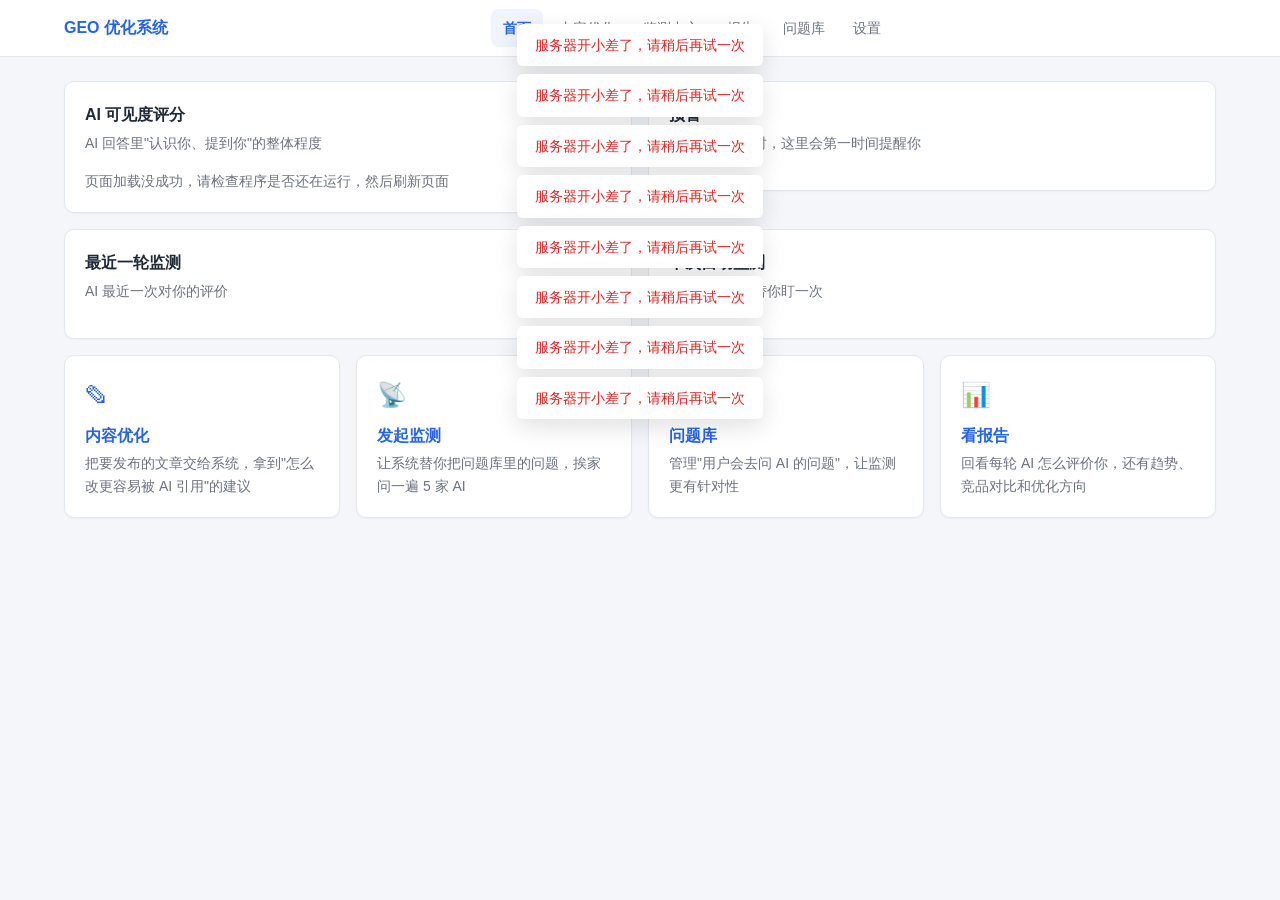
==== static/index.html @ c2828aa2 "初始提交：GEO 优化系统当前交付状态（含问题生成器品牌线索改进）" ====
<!DOCTYPE html>
<html lang="zh-CN">
<head>
<meta charset="UTF-8">
<meta name="viewport" content="width=device-width, initial-scale=1">
<title>GEO 优化系统</title>
<link rel="stylesheet" href="/static/css/style.css">
<link rel="icon" type="image/svg+xml" href="/static/favicon.svg">
</head>
<body>

<div class="page">
  <div class="grid-2">
    <!-- 卡片1：AI 可见度评分 -->
    <div class="card">
      <div class="card-head">
        <div>
          <div class="card-title">AI 可见度评分</div>
          <div class="card-sub">AI 回答里"认识你、提到你"的整体程度</div>
        </div>
      </div>
      <div id="score-area"></div>
    </div>

    <!-- 卡片2：预警 -->
    <div class="card">
      <div class="card-title">预警</div>
      <div class="card-sub">数据突然变差时，这里会第一时间提醒你</div>
      <div id="alert-area"></div>
    </div>
  </div>

  <div class="grid-2">
    <!-- 卡片3：最近一轮监测摘要 -->
    <div class="card">
      <div class="card-title">最近一轮监测</div>
      <div class="card-sub">AI 最近一次对你的评价</div>
      <div id="last-round-area"></div>
    </div>

    <!-- 卡片4：下次自动监测 -->
    <div class="card">
      <div class="card-title">下次自动监测</div>
      <div class="card-sub">系统每天定时替你盯一次</div>
      <div id="schedule-area"></div>
    </div>
  </div>

  <!-- 快捷入口 -->
  <div class="quick-grid">
    <a class="quick-card" href="/static/optimize.html">
      <div class="qc-icon">✎</div>
      <div class="qc-title">内容优化</div>
      <div class="qc-desc">把要发布的文章交给系统，拿到"怎么改更容易被 AI 引用"的建议</div>
    </a>
    <a class="quick-card" href="/static/monitor.html">
      <div class="qc-icon">📡</div>
      <div class="qc-title">发起监测</div>
      <div class="qc-desc">让系统替你把问题库里的问题，挨家问一遍 5 家 AI</div>
    </a>
    <a class="quick-card" href="/static/questions.html">
      <div class="qc-icon">❓</div>
      <div class="qc-title">问题库</div>
      <div class="qc-desc">管理"用户会去问 AI 的问题"，让监测更有针对性</div>
    </a>
    <a class="quick-card" href="/static/report.html">
      <div class="qc-icon">📊</div>
      <div class="qc-title">看报告</div>
      <div class="qc-desc">回看每轮 AI 怎么评价你，还有趋势、竞品对比和优化方向</div>
    </a>
  </div>
</div>

<script src="/static/js/api.js"></script>
<script src="/static/js/common.js"></script>
<script src="/static/js/index.js"></script>
</body>
</html>
---- static/css/style.css ----
/* ============================================================
   GEO 优化系统 - 全局样式（UI 设计交接文档第二章视觉规范）
   ============================================================ */

:root {
  --primary: #2563EB;
  --primary-dark: #1D4ED8;
  --primary-light: #EFF4FF;
  --page-bg: #F4F6F9;
  --card: #FFFFFF;
  --border: #E2E8F0;
  --text-main: #1F2937;
  --text-sub: #6B7280;
  --text-placeholder: #9CA3AF;
  --success: #16A34A;
  --warn: #F59E0B;
  --danger: #DC2626;
  --neutral: #6B7280;
  --orange-deep: #EA580C;
  --alert-bg: #FFF7E6;
  --alert-text: #B45309;
  --radius-card: 10px;
  --radius-control: 6px;
  --radius-tag: 4px;
  --shadow-card: 0 1px 2px rgba(0, 0, 0, 0.04);
  --shadow-modal: 0 8px 24px rgba(0, 0, 0, 0.12);
}

* {
  box-sizing: border-box;
  margin: 0;
  padding: 0;
}

html,
body {
  height: 100%;
}

body {
  background: var(--page-bg);
  color: var(--text-main);
  font-family: "PingFang SC", "Microsoft YaHei", "微软雅黑", "Segoe UI", sans-serif;
  font-size: 14px;
  line-height: 1.6;
}

a {
  color: var(--primary);
  text-decoration: none;
  cursor: pointer;
}

a:hover {
  color: var(--primary-dark);
}

/* 数字统一等宽 */
.num {
  font-variant-numeric: tabular-nums;
}

/* ---------- 布局 ---------- */
.page {
  max-width: 1200px;
  margin: 0 auto;
  padding: 24px;
}

.page-title {
  font-size: 24px;
  font-weight: 700;
  margin-bottom: 4px;
}

.page-sub {
  font-size: 14px;
  color: var(--text-sub);
  margin-bottom: 24px;
}

.grid-2 {
  display: grid;
  grid-template-columns: 1fr 1fr;
  gap: 16px;
  align-items: start;
}

.grid-4 {
  display: grid;
  grid-template-columns: repeat(4, minmax(0, 1fr));
  gap: 16px;
  align-items: start;
}

@media (max-width: 1100px) {
  .grid-4 {
    grid-template-columns: repeat(2, minmax(0, 1fr));
  }
}

@media (max-width: 720px) {
  .grid-4 {
    grid-template-columns: 1fr;
  }
  .grid-2 {
    grid-template-columns: 1fr;
  }
}

/* ---------- 卡片 ---------- */
.card {
  background: var(--card);
  border: 1px solid var(--border);
  border-radius: var(--radius-card);
  box-shadow: var(--shadow-card);
  padding: 20px;
  margin-bottom: 16px;
}

.card-title {
  font-size: 16px;
  font-weight: 700;
  margin-bottom: 4px;
  display: flex;
  align-items: center;
  gap: 8px;
}

.card-sub {
  font-size: 14px;
  color: var(--text-sub);
  margin-bottom: 16px;
}

.card-head {
  display: flex;
  justify-content: space-between;
  align-items: flex-start;
  flex-wrap: wrap;
  gap: 8px;
}

/* ---------- 按钮 ---------- */
.btn {
  display: inline-flex;
  align-items: center;
  justify-content: center;
  gap: 6px;
  height: 36px;
  padding: 0 16px;
  border-radius: var(--radius-control);
  border: 1px solid transparent;
  font-size: 14px;
  font-family: inherit;
  cursor: pointer;
  transition: background 0.15s, color 0.15s, border-color 0.15s;
  white-space: nowrap;
}

.btn-primary {
  background: var(--primary);
  color: #fff;
}

.btn-primary:hover:not(:disabled) {
  background: var(--primary-dark);
}

.btn-primary:disabled {
  background: var(--text-placeholder);
  cursor: not-allowed;
}

.btn-secondary {
  background: #fff;
  border-color: var(--primary);
  color: var(--primary);
}

.btn-secondary:hover:not(:disabled) {
  background: var(--primary-light);
}

.btn-secondary:disabled {
  color: var(--text-placeholder);
  border-color: var(--border);
  cursor: not-allowed;
}

.btn-danger {
  background: #fff;
  border-color: var(--danger);
  color: var(--danger);
}

.btn-danger:hover:not(:disabled) {
  background: #FEF2F2;
}

.btn-danger-solid {
  background: var(--danger);
  color: #fff;
}

.btn-danger-solid:hover:not(:disabled) {
  background: #B91C1C;
}

.btn-text {
  background: none;
  border: none;
  color: var(--primary);
  padding: 0 4px;
  height: auto;
  font-size: 14px;
  cursor: pointer;
}

.btn-text:hover {
  color: var(--primary-dark);
  text-decoration: underline;
}

.btn-text.gray {
  color: var(--text-sub);
}

/* ---------- 输入框 ---------- */
.input,
.select,
.textarea {
  width: 100%;
  background: #fff;
  border: 1px solid var(--border);
  border-radius: var(--radius-control);
  padding: 8px 12px;
  font-size: 14px;
  font-family: inherit;
  color: var(--text-main);
  outline: none;
  transition: border-color 0.15s, box-shadow 0.15s;
}

.input:focus,
.select:focus,
.textarea:focus {
  border-color: var(--primary);
  box-shadow: 0 0 0 3px var(--primary-light);
}

.input::placeholder,
.textarea::placeholder {
  color: var(--text-placeholder);
}

.textarea {
  min-height: 140px;
  resize: vertical;
}

.input-sm {
  width: auto;
  min-width: 160px;
}

.field {
  margin-bottom: 16px;
}

.field-label {
  display: block;
  font-size: 14px;
  margin-bottom: 6px;
  font-weight: 600;
}

.field-label .required {
  color: var(--danger);
}

.field-hint {
  font-size: 12px;
  color: var(--text-placeholder);
  margin-top: 4px;
}

.form-row {
  display: grid;
  grid-template-columns: 1fr 1fr;
  gap: 16px;
}

@media (max-width: 720px) {
  .form-row {
    grid-template-columns: 1fr;
  }
}

/* ---------- 勾选框 ---------- */
.checkbox-row {
  display: flex;
  align-items: center;
  gap: 8px;
  padding: 6px 0;
  cursor: pointer;
}

.checkbox-row input[type="checkbox"] {
  width: 16px;
  height: 16px;
  accent-color: var(--primary);
  flex: none;
}

.checkbox-row .label-text {
  font-size: 14px;
}

.checkbox-row.disabled {
  opacity: 0.55;
  cursor: not-allowed;
}

/* ---------- 开关 ---------- */
.switch {
  position: relative;
  display: inline-block;
  width: 42px;
  height: 24px;
  flex: none;
}

.switch input {
  opacity: 0;
  width: 0;
  height: 0;
}

.switch .slider {
  position: absolute;
  inset: 0;
  background: var(--border);
  border-radius: 12px;
  transition: background 0.15s;
  cursor: pointer;
}

.switch .slider::before {
  content: "";
  position: absolute;
  width: 18px;
  height: 18px;
  left: 3px;
  top: 3px;
  background: #fff;
  border-radius: 50%;
  transition: transform 0.15s;
}

.switch input:checked + .slider {
  background: var(--primary);
}

.switch input:checked + .slider::before {
  transform: translateX(18px);
}

.switch input:disabled + .slider {
  opacity: 0.5;
  cursor: not-allowed;
}

/* ---------- 标签/徽章 ---------- */
.tag {
  display: inline-block;
  font-size: 12px;
  line-height: 1;
  padding: 4px 8px;
  border-radius: var(--radius-tag);
  vertical-align: middle;
  white-space: nowrap;
}

.tag-primary {
  background: var(--primary-light);
  color: var(--primary);
}

.tag-gray {
  background: #F1F5F9;
  color: var(--neutral);
}

.tag-green {
  background: #F0FDF4;
  color: var(--success);
}

.tag-orange {
  background: var(--alert-bg);
  color: var(--alert-text);
}

.tag-red {
  background: #FEF2F2;
  color: var(--danger);
}

.badge-score {
  font-size: 12px;
  padding: 4px 8px;
  border-radius: var(--radius-tag);
  font-weight: 600;
}

/* ---------- 进度条 ---------- */
.progress {
  height: 8px;
  border-radius: 4px;
  background: var(--border);
  overflow: hidden;
  flex: 1;
}

.progress .bar {
  height: 100%;
  border-radius: 4px;
  background: var(--primary);
  transition: width 0.4s ease;
}

.progress.done .bar {
  background: var(--success);
}

/* ---------- 预警横幅 ---------- */
.alert-banner {
  background: var(--alert-bg);
  color: var(--alert-text);
  border-left: 4px solid var(--warn);
  border-radius: 8px;
  padding: 12px 16px;
  margin-bottom: 12px;
  display: flex;
  align-items: flex-start;
  gap: 12px;
  font-size: 14px;
}

.alert-banner .alert-text {
  flex: 1;
}

.alert-banner .btn-text {
  color: var(--alert-text);
  flex: none;
  font-weight: 600;
}

/* ---------- 概念气泡 ---------- */
.concept {
  position: relative;
  display: inline-flex;
  align-items: center;
  gap: 6px;
}

.concept .q-mark {
  display: inline-flex;
  align-items: center;
  justify-content: center;
  width: 16px;
  height: 16px;
  border-radius: 50%;
  background: var(--primary);
  color: #fff;
  font-size: 11px;
  font-weight: 700;
  cursor: pointer;
  line-height: 1;
  user-select: none;
}

.concept .bubble {
  display: none;
  position: absolute;
  top: calc(100% + 8px);
  left: 0;
  z-index: 50;
  width: 280px;
  background: #fff;
  border: 1px solid var(--border);
  border-radius: var(--radius-card);
  box-shadow: var(--shadow-modal);
  padding: 12px 14px;
  font-size: 13px;
  color: var(--text-main);
  font-weight: 400;
  line-height: 1.7;
}

.concept .bubble.show {
  display: block;
}

/* ---------- Toast ---------- */
#toast-wrap {
  position: fixed;
  top: 24px;
  left: 50%;
  transform: translateX(-50%);
  z-index: 1000;
  display: flex;
  flex-direction: column;
  align-items: center;
  gap: 8px;
  pointer-events: none;
  width: max-content;
  max-width: 90vw;
}

.toast {
  background: #fff;
  color: var(--text-main);
  border-radius: var(--radius-control);
  box-shadow: var(--shadow-modal);
  padding: 10px 18px;
  font-size: 14px;
  max-width: 100%;
  animation: toast-in 0.2s ease;
}

.toast.success {
  color: var(--success);
}

.toast.error {
  color: var(--danger);
}

@keyframes toast-in {
  from {
    opacity: 0;
    transform: translateY(-8px);
  }
  to {
    opacity: 1;
    transform: translateY(0);
  }
}

/* ---------- 弹窗 ---------- */
.modal-mask {
  position: fixed;
  inset: 0;
  background: rgba(15, 23, 42, 0.45);
  z-index: 900;
  display: flex;
  align-items: center;
  justify-content: center;
  padding: 24px;
}

.modal {
  background: var(--card);
  border-radius: var(--radius-card);
  box-shadow: var(--shadow-modal);
  width: 100%;
  max-width: 480px;
  max-height: 85vh;
  display: flex;
  flex-direction: column;
}

.modal-head {
  padding: 20px 24px 0;
  font-size: 16px;
  font-weight: 700;
}

.modal-body {
  padding: 16px 24px;
  overflow-y: auto;
  font-size: 14px;
}

.modal-foot {
  padding: 0 24px 20px;
  display: flex;
  justify-content: flex-end;
  gap: 12px;
}

/* 确认弹窗 */
.modal-confirm .modal-body {
  color: var(--text-main);
  line-height: 1.7;
}

/* ---------- 首次使用引导弹窗 ---------- */
.guide-modal {
  max-width: 640px;
}

.guide-head {
  font-size: 20px;
  font-weight: 700;
  margin-bottom: 16px;
}

.guide-body {
  display: flex;
  gap: 24px;
}

.guide-indicators {
  flex: none;
  display: flex;
  flex-direction: column;
  gap: 8px;
}

.guide-dot {
  display: flex;
  align-items: center;
  gap: 8px;
  font-size: 13px;
  color: var(--text-placeholder);
  padding: 6px 10px;
  border-radius: 8px;
  cursor: pointer;
}

.guide-dot .gd-num {
  width: 22px;
  height: 22px;
  border-radius: 50%;
  background: var(--border);
  color: #fff;
  display: flex;
  align-items: center;
  justify-content: center;
  font-weight: 700;
  font-size: 12px;
}

.guide-dot.active {
  color: var(--primary);
  background: var(--primary-light);
  font-weight: 600;
}

.guide-dot.active .gd-num {
  background: var(--primary);
}

.guide-content {
  flex: 1;
  min-width: 0;
}

.guide-step-title {
  font-size: 16px;
  font-weight: 700;
  margin-bottom: 8px;
}

.guide-step-desc {
  font-size: 14px;
  color: var(--text-sub);
  margin-bottom: 14px;
  line-height: 1.7;
}

.guide-key-list {
  margin: 8px 0 14px;
  border: 1px solid var(--border);
  border-radius: var(--radius-card);
  padding: 6px 14px;
}

.guide-key-row {
  display: flex;
  justify-content: space-between;
  align-items: center;
  padding: 8px 0;
  border-bottom: 1px dashed var(--border);
  font-size: 14px;
}

.guide-key-row:last-child {
  border-bottom: none;
}

.guide-key-state {
  color: var(--text-sub);
}

/* ---------- 空状态 ---------- */
.empty {
  text-align: center;
  padding: 40px 20px;
}

.empty .empty-icon {
  width: 48px;
  height: 48px;
  margin: 0 auto 12px;
  border-radius: 50%;
  background: #F1F5F9;
  color: var(--text-placeholder);
  display: flex;
  align-items: center;
  justify-content: center;
  font-size: 26px;
  font-weight: 700;
}

.empty .empty-title {
  font-size: 16px;
  font-weight: 700;
  margin-bottom: 6px;
}

.empty .empty-desc {
  font-size: 14px;
  color: var(--text-sub);
  max-width: 420px;
  margin: 0 auto 16px;
}

/* ---------- 导航栏 ---------- */
.navbar {
  background: #fff;
  border-bottom: 1px solid var(--border);
  position: sticky;
  top: 0;
  z-index: 100;
}

.navbar-inner {
  max-width: 1200px;
  margin: 0 auto;
  padding: 0 24px;
  height: 56px;
  display: flex;
  align-items: center;
  justify-content: space-between;
  gap: 16px;
}

.nav-brand {
  font-size: 16px;
  font-weight: 700;
  color: var(--primary);
  white-space: nowrap;
}

.nav-links {
  display: flex;
  gap: 4px;
  overflow-x: auto;
}

.nav-links .nav-item {
  position: relative;
  font-size: 14px;
  color: var(--text-sub);
  padding: 8px 12px;
  border-radius: 8px;
  white-space: nowrap;
}

.nav-links .nav-item:hover {
  color: var(--primary);
  background: var(--primary-light);
}

.nav-links .nav-item.active {
  color: var(--primary);
  background: var(--primary-light);
  font-weight: 600;
}

.nav-dot {
  position: absolute;
  top: 4px;
  right: 6px;
  width: 8px;
  height: 8px;
  border-radius: 50%;
  background: var(--danger);
  display: none;
}

.nav-dot.show {
  display: block;
}

/* ---------- 评分 ---------- */
.score-number {
  font-size: 32px;
  font-weight: 700;
  font-variant-numeric: tabular-nums;
}

.score-sub {
  font-size: 14px;
  color: var(--text-sub);
}

/* ---------- 展开面板 ---------- */
.expand-panel {
  border-top: 1px solid var(--border);
  margin-top: 12px;
  padding-top: 12px;
}

.expand-body {
  display: none;
  margin-top: 12px;
}

.expand-body.show {
  display: block;
}

.breakdown-row {
  display: flex;
  justify-content: space-between;
  gap: 16px;
  padding: 8px 0;
  border-bottom: 1px dashed var(--border);
  font-size: 14px;
}

.breakdown-row:last-child {
  border-bottom: none;
}

.breakdown-row .bd-left {
  color: var(--text-sub);
}

.breakdown-row .bd-right {
  font-weight: 600;
}

/* ---------- 列表 ---------- */
.list-row {
  display: flex;
  align-items: center;
  gap: 12px;
  padding: 12px 0;
  border-bottom: 1px solid var(--border);
}

.list-row:last-child {
  border-bottom: none;
}

.list-row .row-main {
  flex: 1;
  min-width: 0;
}

.list-row .row-time {
  font-size: 12px;
  color: var(--text-sub);
}

/* ---------- 快捷入口 ---------- */
.quick-grid {
  display: grid;
  grid-template-columns: repeat(3, minmax(0, 1fr));
  gap: 16px;
}

@media (max-width: 900px) {
  .quick-grid {
    grid-template-columns: 1fr;
  }
}

.quick-card {
  display: block;
  background: #fff;
  border: 1px solid var(--border);
  border-radius: var(--radius-card);
  box-shadow: var(--shadow-card);
  padding: 20px;
  transition: border-color 0.15s, box-shadow 0.15s;
}

.quick-card:hover {
  border-color: var(--primary);
  box-shadow: 0 4px 12px rgba(37, 99, 235, 0.12);
}

.quick-card .qc-icon {
  font-size: 24px;
  margin-bottom: 8px;
}

.quick-card .qc-title {
  font-size: 16px;
  font-weight: 700;
  margin-bottom: 4px;
}

.quick-card .qc-desc {
  font-size: 14px;
  color: var(--text-sub);
}

/* ---------- Tab ---------- */
.tabs {
  display: flex;
  gap: 4px;
  border-bottom: 1px solid var(--border);
  margin-bottom: 16px;
}

.tab-item {
  padding: 8px 16px;
  font-size: 14px;
  color: var(--text-sub);
  cursor: pointer;
  border-bottom: 2px solid transparent;
  margin-bottom: -1px;
  user-select: none;
}

.tab-item:hover {
  color: var(--primary);
}

.tab-item.active {
  color: var(--primary);
  border-bottom-color: var(--primary);
  font-weight: 600;
}

/* ---------- 建议条目 ---------- */
.advice-item {
  border: 1px solid var(--border);
  border-radius: var(--radius-card);
  padding: 12px 16px;
  margin-bottom: 12px;
  cursor: pointer;
}

.advice-item .advice-head {
  display: flex;
  align-items: center;
  gap: 8px;
  margin-bottom: 4px;
}

.advice-item .advice-title {
  font-size: 14px;
  font-weight: 700;
}

.advice-item .advice-detail {
  font-size: 14px;
  color: var(--text-sub);
  display: -webkit-box;
  -webkit-line-clamp: 2;
  -webkit-box-orient: vertical;
  overflow: hidden;
}

.advice-item .advice-detail.full {
  display: block;
}

/* ---------- 筛选标签组 ---------- */
.filter-tags {
  display: flex;
  flex-wrap: wrap;
  gap: 8px;
  margin-bottom: 12px;
}

.filter-tags .ft {
  padding: 5px 14px;
  border-radius: 16px;
  border: 1px solid var(--border);
  background: #fff;
  font-size: 13px;
  color: var(--text-sub);
  cursor: pointer;
  user-select: none;
}

.filter-tags .ft.active {
  background: var(--primary);
  border-color: var(--primary);
  color: #fff;
}

/* ---------- 手动粘贴 ---------- */
.collapse-head {
  cursor: pointer;
  user-select: none;
  display: flex;
  align-items: center;
  gap: 6px;
  font-weight: 600;
  color: var(--primary);
}

.collapse-body {
  display: none;
  margin-top: 12px;
}

.collapse-body.show {
  display: block;
}

/* ---------- 进行中监测 ---------- */
.monitor-progress-card {
  background: #fff;
  border: 1px solid var(--border);
  border-left: 4px solid var(--primary);
  border-radius: var(--radius-card);
  box-shadow: var(--shadow-card);
  padding: 20px;
  margin-bottom: 16px;
}

.monitor-progress-card.done-card {
  border-left-color: var(--success);
}

.monitor-progress-card.failed-card {
  border-left-color: var(--danger);
}

/* ---------- 表格 ---------- */
.table {
  width: 100%;
  border-collapse: collapse;
  font-size: 14px;
}

.table th {
  text-align: left;
  font-size: 12px;
  color: var(--text-sub);
  font-weight: 600;
  padding: 8px;
  border-bottom: 1px solid var(--border);
  border-left: 1px solid var(--border);
  border-right: 1px solid var(--border);
}

.table td {
  padding: 10px 8px;
  border-bottom: 1px solid var(--border);
  border-left: 1px solid var(--border);
  border-right: 1px solid var(--border);
  vertical-align: top;
}

/* ---------- 杂项 ---------- */
.small-note {
  font-size: 12px;
  color: var(--text-placeholder);
}

.warn-text {
  color: var(--danger);
}

.orange-banner {
  background: var(--alert-bg);
  color: var(--alert-text);
  border-left: 4px solid var(--warn);
  border-radius: 8px;
  padding: 12px 16px;
  margin-bottom: 16px;
  font-size: 14px;
}

.saved-hint {
  color: var(--success);
  font-size: 14px;
  margin-left: 10px;
  font-weight: 600;
}

.engine-row {
  display: flex;
  align-items: center;
  gap: 12px;
  padding: 12px 0;
  border-bottom: 1px solid var(--border);
  flex-wrap: wrap;
}

.engine-row:last-child {
  border-bottom: none;
}

.engine-row .en-name {
  font-size: 16px;
  font-weight: 600;
  min-width: 140px;
}

.engine-row .en-actions {
  margin-left: auto;
  display: flex;
  align-items: center;
  gap: 10px;
  flex-wrap: wrap;
}

.key-status-dot {
  display: inline-block;
  width: 8px;
  height: 8px;
  border-radius: 50%;
  margin-right: 6px;
}

/* 设置页：钥匙 + 档位整合卡（kt-row） */
.kt-row {
  display: block;
}

.kt-main {
  display: flex;
  align-items: center;
  gap: 12px;
  flex-wrap: wrap;
  margin-bottom: 8px;
}

.kt-main .en-actions {
  margin-left: auto;
}

.kt-fields {
  display: flex;
  flex-direction: column;
  gap: 8px;
  padding: 10px 12px;
  background: #F8FAFC;
  border: 1px solid var(--border);
  border-radius: 8px;
}

.kt-key,
.kt-tier {
  display: flex;
  align-items: center;
  gap: 10px;
  flex-wrap: wrap;
}

.kt-collapse-head {
  cursor: pointer;
  user-select: none;
}

.kt-collapse-head:hover {
  opacity: 0.85;
}

.kt-arrow {
  width: 16px;
  flex: none;
  color: var(--text-sub);
  font-size: 12px;
}

/* 生成结果网格 */
.gen-grid {
  display: grid;
  grid-template-columns: 1fr 1fr;
  gap: 10px;
}

@media (max-width: 800px) {
  .gen-grid {
    grid-template-columns: 1fr;
  }
}

.gen-item {
  border: 1px solid var(--border);
  border-radius: var(--radius-card);
  padding: 10px 12px;
  display: flex;
  align-items: flex-start;
  gap: 8px;
  cursor: pointer;
  font-size: 14px;
}

.gen-item input {
  margin-top: 3px;
  accent-color: var(--primary);
}

.gen-item.disabled {
  color: var(--text-placeholder);
  text-decoration: line-through;
}

/* 轮次列表行 */
.round-row {
  display: flex;
  align-items: center;
  gap: 12px;
  padding: 12px 0;
  border-bottom: 1px solid var(--border);
  flex-wrap: wrap;
}

.round-row:last-child {
  border-bottom: none;
}

.round-row .rr-main {
  flex: 1;
  min-width: 200px;
}

/* 未跑完的轮次（已停止/未成功）弱化展示，保留历史痕迹 */
.round-row-dim {
  opacity: 0.55;
}

/* 引擎明细折叠 */
.detail-item {
  padding: 10px 0;
  border-bottom: 1px solid var(--border);
  font-size: 14px;
}

.detail-item:last-child {
  border-bottom: none;
}

/* 返回顶部空段 */
.hidden {
  display: none !important;
}

/* ---------- 顶栏品牌切换器（03b 第三章） ---------- */
.brand-switch-wrap {
  position: relative;
  flex: none;
}

.brand-capsule {
  display: inline-flex;
  align-items: center;
  gap: 4px;
  height: 32px;
  padding: 0 12px;
  border-radius: var(--radius-control);
  border: none;
  background: var(--primary-light);
  color: var(--primary);
  font-size: 14px;
  font-family: inherit;
  cursor: pointer;
  white-space: nowrap;
  transition: color 0.15s;
}

.brand-capsule:hover {
  color: var(--primary-dark);
}

.brand-capsule .bc-arrow {
  font-size: 12px;
  opacity: 0.8;
}

.brand-dropdown {
  position: absolute;
  top: calc(100% + 6px);
  right: 0;
  z-index: 120;
  width: 240px;
  background: #fff;
  border: 1px solid var(--border);
  border-radius: var(--radius-card);
  box-shadow: var(--shadow-modal);
  padding: 6px;
}

.bd-row {
  display: flex;
  align-items: center;
  height: 40px;
  padding: 0 10px;
  border-radius: 6px;
  font-size: 14px;
  cursor: pointer;
  white-space: nowrap;
  overflow: hidden;
  text-overflow: ellipsis;
}

.bd-row:hover {
  background: var(--primary-light);
  color: var(--primary);
}

.bd-row.current {
  background: var(--primary-light);
  color: var(--primary);
  font-weight: 600;
}

.bd-divider {
  height: 1px;
  background: var(--border);
  margin: 6px 0;
}

.bd-new {
  display: flex;
  align-items: center;
  height: 40px;
  padding: 0 10px;
  border-radius: 6px;
  font-size: 14px;
  color: var(--primary);
  cursor: pointer;
}

.bd-new:hover {
  background: var(--primary-light);
}

.bd-new.disabled {
  color: var(--text-placeholder);
  cursor: not-allowed;
}

.bd-new.disabled:hover {
  background: none;
}

.bd-full {
  font-size: 12px;
  color: var(--text-placeholder);
  padding: 0 10px 6px;
}

/* ---------- 设置页品牌行（03b 第四章） ---------- */
.brand-row {
  display: flex;
  align-items: center;
  justify-content: space-between;
  gap: 16px;
  flex-wrap: wrap;
  padding: 14px 0;
  border-bottom: 1px solid var(--border);
}

.brand-row:last-child {
  border-bottom: none;
}

.brand-row .br-main {
  flex: 1;
  min-width: 200px;
}

.brand-row .br-name {
  font-size: 16px;
  font-weight: 700;
}

.brand-row .br-sub {
  font-size: 13px;
  color: var(--text-sub);
  margin-top: 2px;
}

.brand-row .br-actions {
  display: flex;
  align-items: center;
  gap: 12px;
  flex-wrap: wrap;
}

.brand-row .br-auto {
  display: flex;
  align-items: center;
  gap: 8px;
  font-size: 13px;
  color: var(--text-sub);
}

/* 钥匙填写入口预留位（03b 4.1.6）：本轮纯空白，不渲染任何元素 */
.brand-key-reserve {
  height: 48px;
}

/* ---------- 发起监测模式选择（03b 第六章） ---------- */
.mode-select {
  display: grid;
  grid-template-columns: 1fr 1fr;
  gap: 12px;
  margin-bottom: 8px;
}

@media (max-width: 720px) {
  .mode-select {
    grid-template-columns: 1fr;
  }
}

.mode-card {
  border: 1px solid var(--border);
  border-radius: var(--radius-card);
  background: #fff;
  padding: 14px 16px;
  cursor: pointer;
  transition: border-color 0.15s, background 0.15s;
}

.mode-card:hover {
  border-color: var(--primary);
}

.mode-card.active {
  border-color: var(--primary);
  background: var(--primary-light);
}

.mode-card .mode-title {
  display: flex;
  align-items: center;
  gap: 8px;
  font-size: 15px;
  font-weight: 700;
  margin-bottom: 6px;
}

.mode-card .mode-dot {
  width: 14px;
  height: 14px;
  border-radius: 50%;
  border: 2px solid var(--border);
  flex: none;
}

.mode-card.active .mode-dot {
  border-color: var(--primary);
  background: var(--primary);
  box-shadow: inset 0 0 0 3px #fff;
}

.mode-card .mode-desc {
  font-size: 13px;
  color: var(--text-sub);
  line-height: 1.7;
}

/* ---------- 定时联网开关费用提示（03b 4.2，橙色警示浅底小字） ---------- */
.web-cost-note {
  display: inline-block;
  background: var(--alert-bg);
  color: var(--alert-text);
  border-radius: 6px;
  padding: 6px 12px;
  font-size: 13px;
  margin-top: 8px;
}

.mt-8 { margin-top: 8px; }
.mt-12 { margin-top: 12px; }
.mt-16 { margin-top: 16px; }
.mb-8 { margin-bottom: 8px; }
.mb-16 { margin-bottom: 16px; }

/* ============================================================
   F2 批次追加：问题库分组/组菜单/批量操作栏/行内编辑/方向输入（03b 第五章，2026-08-10）
   只追加，不改动上方 F1 已有样式
   ============================================================ */

/* ---------- 组标签行 ---------- */
.group-tags {
  display: flex;
  flex-wrap: wrap;
  align-items: center;
  gap: 8px;
  margin-bottom: 12px;
}

.group-tags .gt {
  position: relative;
  display: inline-flex;
  align-items: center;
  gap: 4px;
  padding: 5px 12px;
  border-radius: 16px;
  border: 1px solid var(--border);
  background: #fff;
  font-size: 13px;
  color: var(--text-sub);
  cursor: pointer;
  user-select: none;
}

.group-tags .gt:hover {
  border-color: var(--primary);
}

.group-tags .gt.active {
  background: var(--primary-light);
  border-color: var(--primary);
  color: var(--primary);
  font-weight: 600;
}

.group-tags .gt .gm-btn {
  display: inline-flex;
  align-items: center;
  justify-content: center;
  width: 18px;
  height: 18px;
  border-radius: 4px;
  font-size: 14px;
  line-height: 1;
  color: var(--text-sub);
}

.group-tags .gt .gm-btn:hover {
  background: var(--primary-light);
  color: var(--primary);
}

.group-tags .gt-new {
  font-size: 13px;
  color: var(--primary);
  cursor: pointer;
  padding: 5px 6px;
  white-space: nowrap;
}

.group-tags .gt-new:hover {
  color: var(--primary-dark);
  text-decoration: underline;
}

/* 「未分组」锁定 hover 小字提示 */
.group-tags .gt.gt-locked .gt-tip {
  display: none;
  position: absolute;
  bottom: calc(100% + 6px);
  left: 50%;
  transform: translateX(-50%);
  white-space: nowrap;
  background: #fff;
  border: 1px solid var(--border);
  border-radius: 6px;
  box-shadow: var(--shadow-modal);
  padding: 6px 10px;
  font-size: 12px;
  color: var(--text-sub);
  z-index: 60;
}

.group-tags .gt.gt-locked:hover .gt-tip {
  display: block;
}

/* ---------- 组菜单 / 组选择小菜单 ---------- */
.group-menu,
.group-picker {
  position: fixed;
  z-index: 200;
  min-width: 128px;
  background: #fff;
  border: 1px solid var(--border);
  border-radius: var(--radius-card);
  box-shadow: var(--shadow-modal);
  padding: 6px;
}

.group-menu-item,
.group-picker-item {
  display: flex;
  align-items: center;
  height: 36px;
  padding: 0 12px;
  border-radius: 6px;
  font-size: 14px;
  color: var(--text-main);
  cursor: pointer;
  white-space: nowrap;
}

.group-menu-item:hover,
.group-picker-item:hover {
  background: var(--primary-light);
  color: var(--primary);
}

/* ---------- 组视图头（本组共 N 条 · 已参加 M 条 + 整组开关） ---------- */
.group-view-head {
  display: flex;
  align-items: center;
  gap: 12px;
  flex-wrap: wrap;
  background: var(--primary-light);
  border: 1px solid var(--primary);
  border-radius: 8px;
  padding: 8px 14px;
  margin-bottom: 12px;
  font-size: 13px;
  color: var(--primary);
}

.group-view-head .gvh-info {
  flex: 1;
  font-weight: 600;
}

/* ---------- 批量操作栏 ---------- */
.batch-bar {
  display: flex;
  align-items: center;
  gap: 14px;
  flex-wrap: wrap;
  background: var(--primary-light);
  border: 1px solid var(--primary);
  border-radius: 8px;
  padding: 8px 14px;
  margin-bottom: 12px;
}

.batch-bar .batch-count {
  font-size: 13px;
  font-weight: 700;
  color: var(--primary);
}

/* ---------- 列表工具条（搜索 + 全选） ---------- */
.list-toolbar {
  display: flex;
  align-items: center;
  gap: 12px;
  flex-wrap: wrap;
  margin-bottom: 4px;
}

.list-toolbar .input {
  max-width: 280px;
}

.select-all {
  display: inline-flex;
  align-items: center;
  gap: 6px;
  font-size: 13px;
  color: var(--text-sub);
  cursor: pointer;
  user-select: none;
}

.select-all input[type="checkbox"],
.qb-check {
  width: 16px;
  height: 16px;
  accent-color: var(--primary);
}

.qb-row.selected {
  background: var(--primary-light);
}

.qb-actions {
  display: flex;
  align-items: center;
  gap: 8px;
  flex: none;
}

/* ---------- 行内编辑 ---------- */
.inline-edit-row {
  display: flex;
  align-items: center;
  gap: 8px;
  flex-wrap: wrap;
}

.inline-edit-input {
  flex: 1;
  min-width: 200px;
}

.btn-sm {
  height: 30px;
  padding: 0 12px;
  font-size: 13px;
}


/* ---------- F3 报告页：对比视图 / 竞品深度分析 / R1 说明块（03b 第七章，追加不改既有） ---------- */
.info-bar {
  background: #F8FAFC;
  border: 1px solid var(--border);
  border-radius: 8px;
  padding: 10px 14px;
  font-size: 12px;
  color: var(--text-sub);
  line-height: 1.7;
  margin-bottom: 16px;
}

.r1-note {
  margin-bottom: 16px;
}

.r1-title {
  font-weight: 700;
  margin-bottom: 2px;
}

.deep-fee-note {
  display: flex;
  align-items: flex-start;
  justify-content: space-between;
  gap: 10px;
  background: var(--alert-bg);
  color: var(--alert-text);
  border-radius: 8px;
  padding: 10px 14px;
  font-size: 13px;
  margin-bottom: 12px;
}

.deep-fee-close {
  cursor: pointer;
  font-size: 14px;
  flex: none;
  opacity: 0.8;
  user-select: none;
}

.deep-sec-title {
  font-size: 14px;
  font-weight: 700;
  margin-bottom: 4px;
}

.deep-table .deep-self-row {
  background: var(--primary-light);
}

.deep-self-name {
  color: var(--primary);
  font-weight: 700;
}

.deep-dim {
  color: var(--text-placeholder);
}

.deep-placeholder {
  background: #F8FAFC;
  border: 1px dashed var(--border);
  border-radius: 8px;
  padding: 14px 16px;
  color: var(--text-sub);
  font-size: 13px;
}

.compare-grid {
  display: grid;
  grid-template-columns: 1fr 1fr;
  gap: 16px;
  margin-bottom: 12px;
}

@media (max-width: 720px) {
  .compare-grid {
    grid-template-columns: 1fr;
  }
}

.cmp-box {
  border: 1px solid var(--border);
  border-radius: 8px;
  padding: 16px;
  text-align: center;
}

.cmp-title {
  font-size: 14px;
  font-weight: 700;
  margin-bottom: 6px;
}

.cmp-num {
  font-size: 32px;
  font-weight: 700;
  font-variant-numeric: tabular-nums;
  line-height: 1.2;
  margin-bottom: 4px;
}

.cmp-desc {
  font-size: 12px;
  color: var(--text-sub);
}

.cmp-conclusion {
  background: var(--primary-light);
  border-radius: 8px;
  padding: 10px 14px;
  color: var(--text-main);
  font-size: 13px;
  margin-bottom: 12px;
}

.cmp-list {
  border: 1px solid var(--border);
  border-radius: 8px;
  padding: 12px 14px;
}

.cmp-list-title {
  font-size: 13px;
  font-weight: 700;
  margin-bottom: 6px;
}

.cmp-list-line {
  font-size: 13px;
  line-height: 1.8;
}

.cmp-me {
  color: var(--primary);
  font-weight: 700;
}

.cmp-them {
  color: var(--text-placeholder);
}

.cmp-sep {
  color: var(--border);
  margin: 0 4px;
}

.reason-card {
  border: 1px solid var(--border);
  border-radius: 8px;
  padding: 14px 16px;
  margin-bottom: 12px;
}

.reason-title {
  font-size: 14px;
  font-weight: 700;
  margin-bottom: 6px;
}

.reason-text {
  font-size: 14px;
  color: var(--text-main);
  line-height: 1.8;
}

.reason-dim {
  color: var(--text-placeholder);
  font-size: 14px;
  background: #F9FAFB;
}

.spec-row {
  font-size: 13px;
  color: var(--text-sub);
  display: flex;
  align-items: center;
  gap: 6px;
  flex-wrap: wrap;
}

.spec-chip {
  border: 1px dashed #CBD5E1;
  background: #F1F5F9;
  color: var(--text-sub);
  border-radius: 4px;
  padding: 2px 8px;
  font-size: 12px;
}

.hit-item {
  padding: 10px 0;
  border-bottom: 1px solid var(--border);
}

.hit-item:last-child {
  border-bottom: none;
}

.hit-head {
  font-size: 13px;
  font-weight: 600;
  margin-bottom: 4px;
}

.hit-question {
  font-size: 14px;
  color: var(--text-sub);
  margin-bottom: 6px;
}

.hit-excerpt {
  font-size: 13px;
  background: #fff;
  border: 1px solid var(--border);
  border-radius: 6px;
  padding: 8px 10px;
  color: var(--text-main);
  line-height: 1.8;
}

.hit-word {
  color: var(--primary);
  font-weight: 700;
}

.evidence-body {
  margin-top: 10px;
  background: #F8FAFC;
  border-radius: 8px;
  padding: 6px 12px;
}

.evidence-body .hit-item:last-child {
  border-bottom: none;
}

.advice-stack {
  border-top: 1px solid var(--border);
}

.advice-card {
  padding: 12px 4px;
  border-bottom: 1px solid var(--border);
}

.advice-card:last-child {
  border-bottom: none;
}

.advice-line {
  font-size: 14px;
  line-height: 1.8;
}

.advice-line b {
  font-weight: 600;
}

.deep-advice-head {
  font-size: 16px;
  font-weight: 700;
  margin-bottom: 4px;
}

.modal-wide {
  max-width: 720px;
}

.modal-foot-between {
  justify-content: space-between;
  align-items: center;
}

.mt-4 { margin-top: 4px; }

/* ---------- 07v 前端体验优化批次：首页快捷卡四卡布局（R1） ---------- */
.quick-grid {
  grid-template-columns: repeat(4, minmax(0, 1fr));
}

@media (max-width: 1100px) {
  .quick-grid {
    grid-template-columns: repeat(2, minmax(0, 1fr));
  }
}

/* ---------- 07z 报告页体验改进批次：完整回答展开区（任务5） ---------- */
.hit-full {
  margin-top: 6px;
  max-height: 240px;
  overflow-y: auto;
  font-size: 13px;
  background: #F8FAFC;
  border: 1px dashed var(--border);
  border-radius: 6px;
  padding: 8px 10px;
  color: var(--text-main);
  line-height: 1.8;
  white-space: pre-wrap;
  word-break: break-word;
}

/* ---------- markdown 渲染区（报告页 AI 回答原文） ---------- */
.md-body {
  font-size: 13px;
  line-height: 1.8;
  word-break: break-word;
}
.md-body h1, .md-body h2, .md-body h3, .md-body h4 {
  margin: 10px 0 6px;
  font-weight: 700;
  color: var(--text-main);
}
.md-body h1 { font-size: 17px; }
.md-body h2 { font-size: 15px; }
.md-body h3 { font-size: 14px; }
.md-body p { margin: 6px 0; }
.md-body ul, .md-body ol { margin: 6px 0; padding-left: 22px; }
.md-body li { margin: 3px 0; }
.md-body code {
  background: rgba(0, 0, 0, 0.06);
  border-radius: 4px;
  padding: 1px 5px;
  font-family: Consolas, Monaco, monospace;
  font-size: 12px;
}
.md-body pre {
  background: #1F2937;
  color: #F9FAFB;
  border-radius: 6px;
  padding: 10px 12px;
  overflow-x: auto;
  margin: 8px 0;
}
.md-body pre code { background: none; color: inherit; padding: 0; }
.md-body blockquote {
  margin: 8px 0;
  padding: 4px 12px;
  border-left: 3px solid var(--primary);
  background: rgba(0, 0, 0, 0.03);
  color: var(--text-sub);
}
.md-body table {
  border-collapse: collapse;
  margin: 8px 0;
  width: 100%;
}
.md-body th, .md-body td {
  border: 1px solid var(--border);
  padding: 5px 8px;
  text-align: left;
}
.md-body th { background: rgba(0, 0, 0, 0.04); font-weight: 600; }
.md-body a { color: var(--primary); }
.md-body hr { border: none; border-top: 1px solid var(--border); margin: 10px 0; }
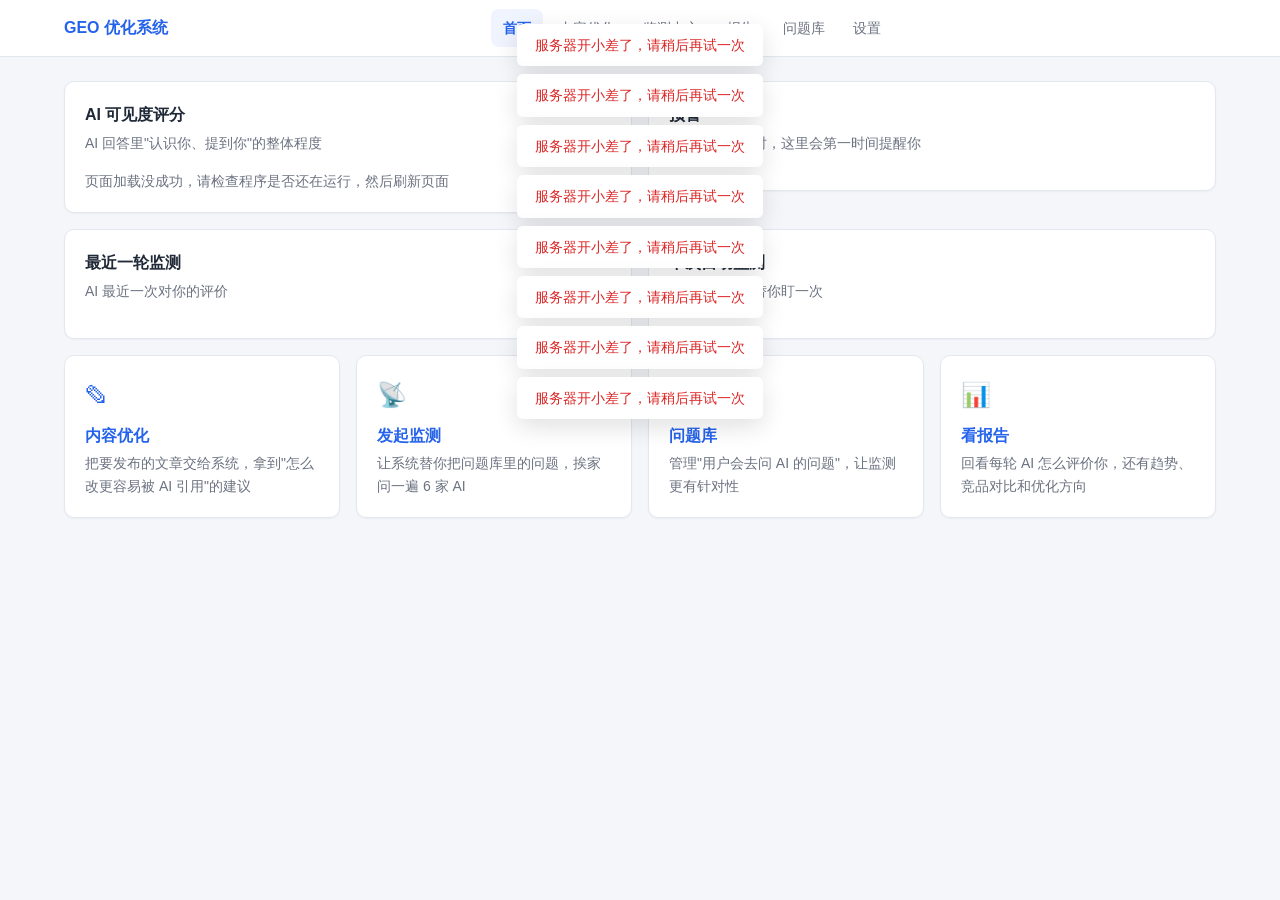
==== commit 2efd3976: "新增第6家引擎：OpenCode 订阅套餐接入 - 适配器 geo/engines/opencode.py：OpenAI 兼容协议，默认   https://opencode.ai/zen/v1（地址" ====
--- a/static/index.html
+++ b/static/index.html
@@ -56,7 +56,7 @@
     <a class="quick-card" href="/static/monitor.html">
       <div class="qc-icon">📡</div>
       <div class="qc-title">发起监测</div>
-      <div class="qc-desc">让系统替你把问题库里的问题，挨家问一遍 5 家 AI</div>
+      <div class="qc-desc">让系统替你把问题库里的问题，挨家问一遍 6 家 AI</div>
     </a>
     <a class="quick-card" href="/static/questions.html">
       <div class="qc-icon">❓</div>
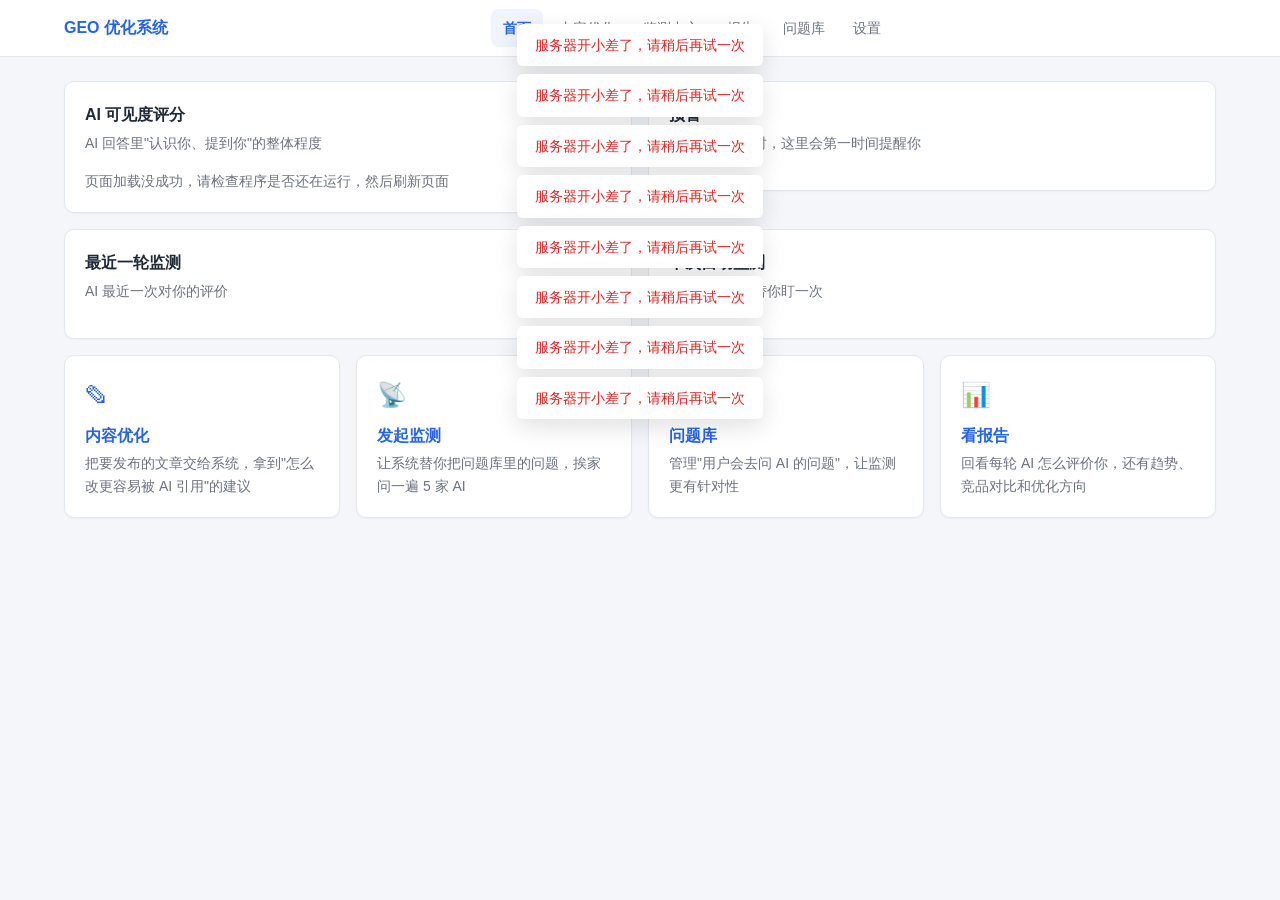
==== commit 76797449: "删除 Kimi 引擎供应商；腾讯元宝接入 TokenHub 平台 - 移除 Kimi 引擎：删除适配器/注册/AUTO_CODES（5 家）、配置节与价格行、   数据库设置键、前端文案（5 家）、R" ====
--- a/static/index.html
+++ b/static/index.html
@@ -56,7 +56,7 @@
     <a class="quick-card" href="/static/monitor.html">
       <div class="qc-icon">📡</div>
       <div class="qc-title">发起监测</div>
-      <div class="qc-desc">让系统替你把问题库里的问题，挨家问一遍 6 家 AI</div>
+      <div class="qc-desc">让系统替你把问题库里的问题，挨家问一遍 5 家 AI</div>
     </a>
     <a class="quick-card" href="/static/questions.html">
       <div class="qc-icon">❓</div>
--- a/static/css/style.css
+++ b/static/css/style.css
@@ -397,6 +397,11 @@
   color: var(--success);
 }
 
+.tag-blue {
+  background: #EFF6FF;
+  color: #2563EB;
+}
+
 .tag-orange {
   background: var(--alert-bg);
   color: var(--alert-text);
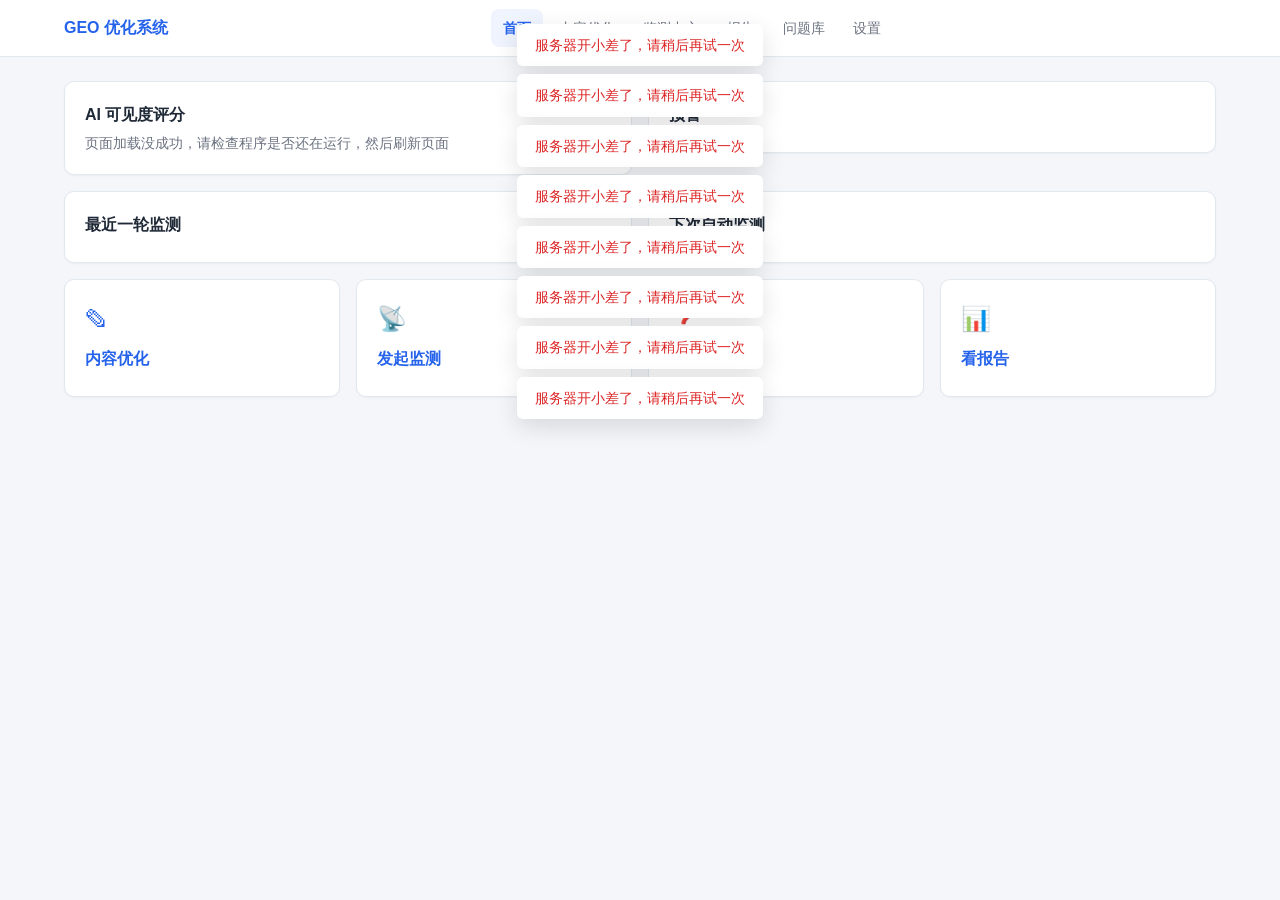
==== commit 2c520c22: "全站精简说明文案：删除页头副标题/卡片说明/冗余提示，保留功能性警告与口径说明" ====
--- a/static/index.html
+++ b/static/index.html
@@ -16,7 +16,6 @@
       <div class="card-head">
         <div>
           <div class="card-title">AI 可见度评分</div>
-          <div class="card-sub">AI 回答里"认识你、提到你"的整体程度</div>
         </div>
       </div>
       <div id="score-area"></div>
@@ -25,7 +24,6 @@
     <!-- 卡片2：预警 -->
     <div class="card">
       <div class="card-title">预警</div>
-      <div class="card-sub">数据突然变差时，这里会第一时间提醒你</div>
       <div id="alert-area"></div>
     </div>
   </div>
@@ -34,14 +32,12 @@
     <!-- 卡片3：最近一轮监测摘要 -->
     <div class="card">
       <div class="card-title">最近一轮监测</div>
-      <div class="card-sub">AI 最近一次对你的评价</div>
       <div id="last-round-area"></div>
     </div>
 
     <!-- 卡片4：下次自动监测 -->
     <div class="card">
       <div class="card-title">下次自动监测</div>
-      <div class="card-sub">系统每天定时替你盯一次</div>
       <div id="schedule-area"></div>
     </div>
   </div>
@@ -51,22 +47,18 @@
     <a class="quick-card" href="/static/optimize.html">
       <div class="qc-icon">✎</div>
       <div class="qc-title">内容优化</div>
-      <div class="qc-desc">把要发布的文章交给系统，拿到"怎么改更容易被 AI 引用"的建议</div>
     </a>
     <a class="quick-card" href="/static/monitor.html">
       <div class="qc-icon">📡</div>
       <div class="qc-title">发起监测</div>
-      <div class="qc-desc">让系统替你把问题库里的问题，挨家问一遍 5 家 AI</div>
     </a>
     <a class="quick-card" href="/static/questions.html">
       <div class="qc-icon">❓</div>
       <div class="qc-title">问题库</div>
-      <div class="qc-desc">管理"用户会去问 AI 的问题"，让监测更有针对性</div>
     </a>
     <a class="quick-card" href="/static/report.html">
       <div class="qc-icon">📊</div>
       <div class="qc-title">看报告</div>
-      <div class="qc-desc">回看每轮 AI 怎么评价你，还有趋势、竞品对比和优化方向</div>
     </a>
   </div>
 </div>
